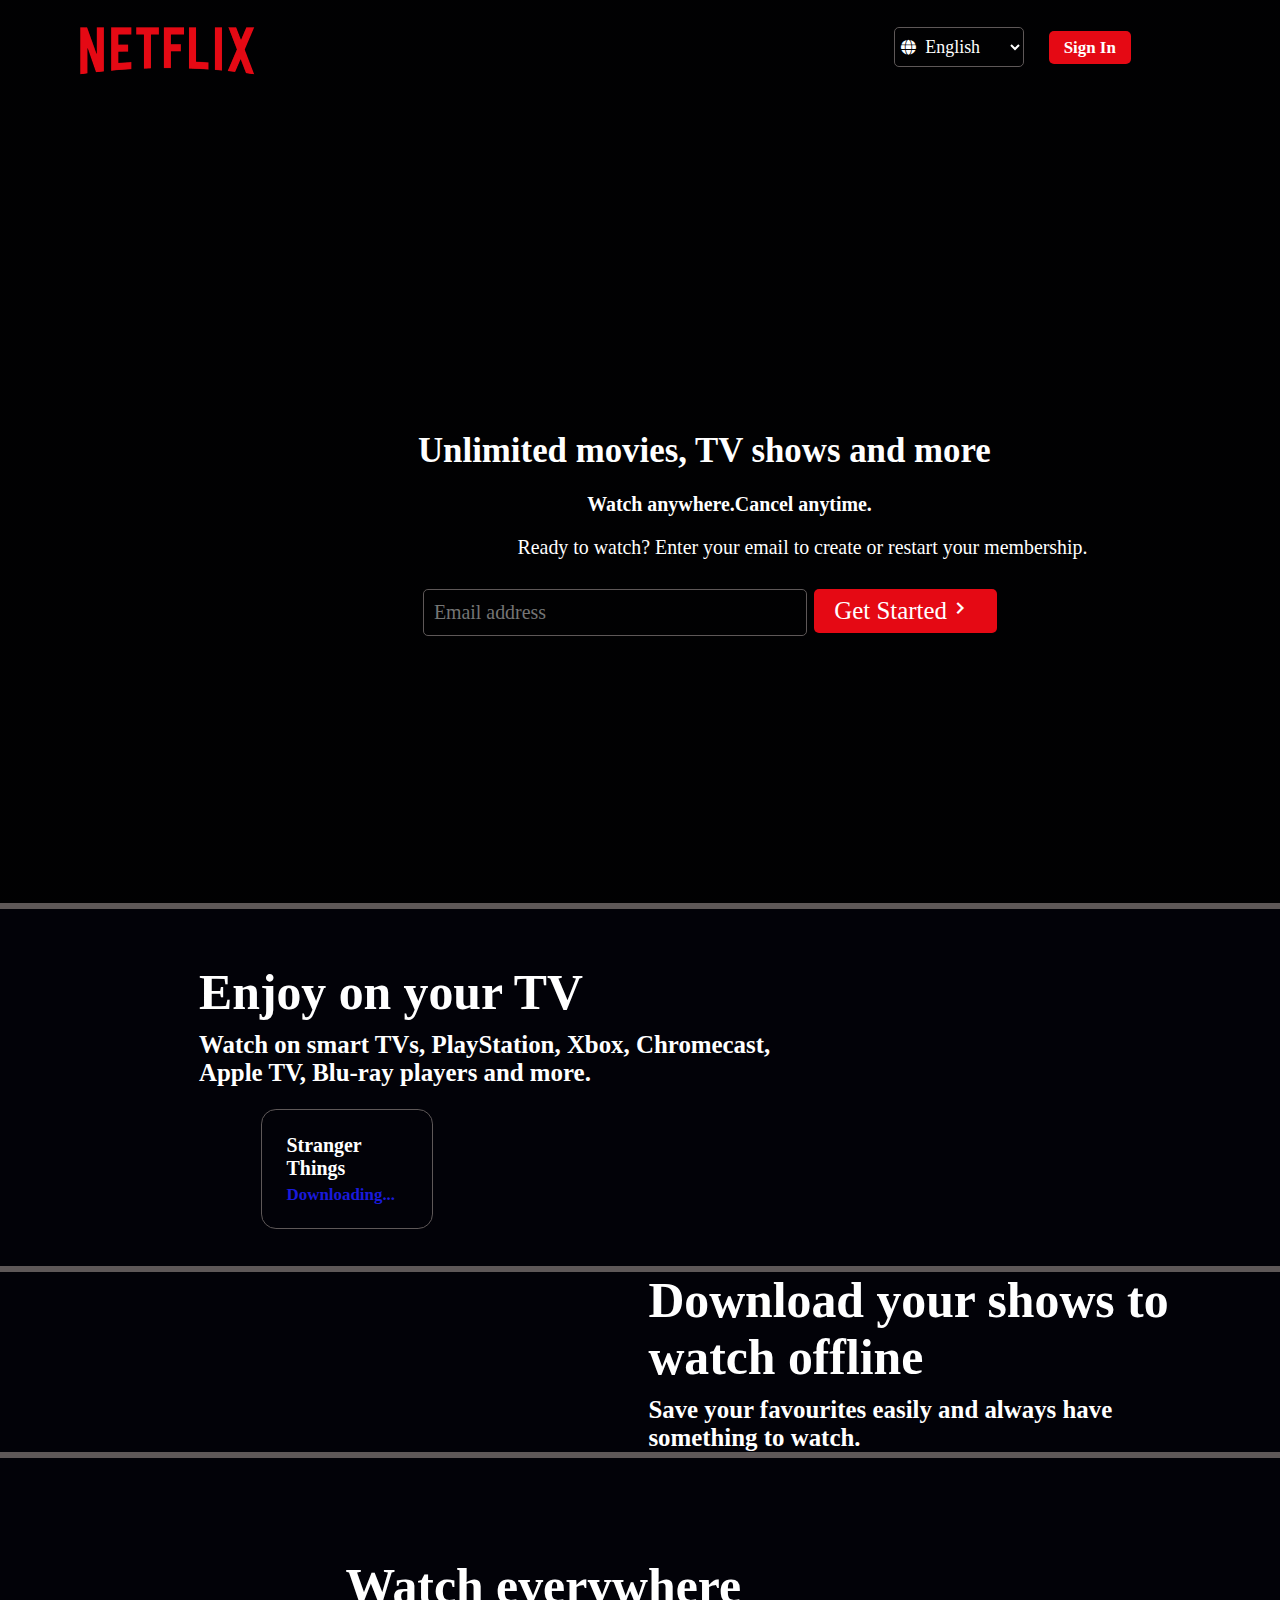
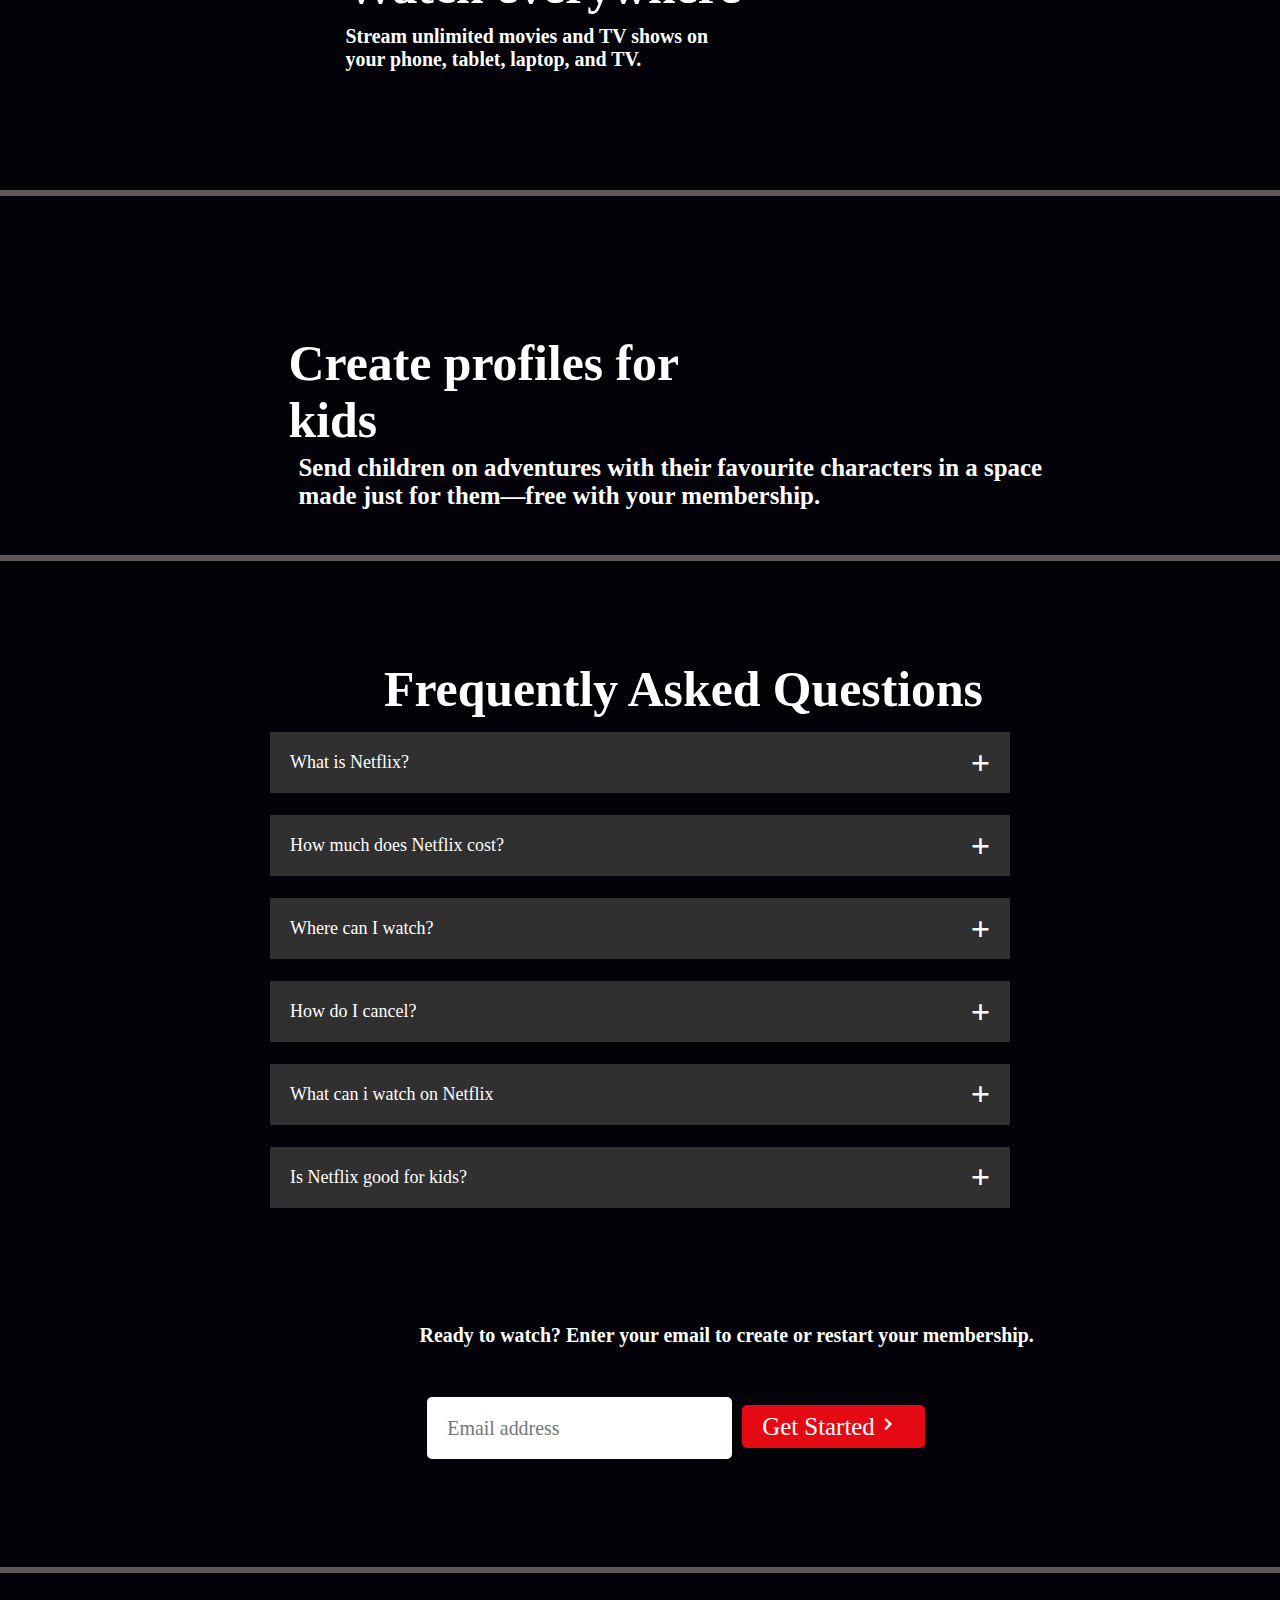
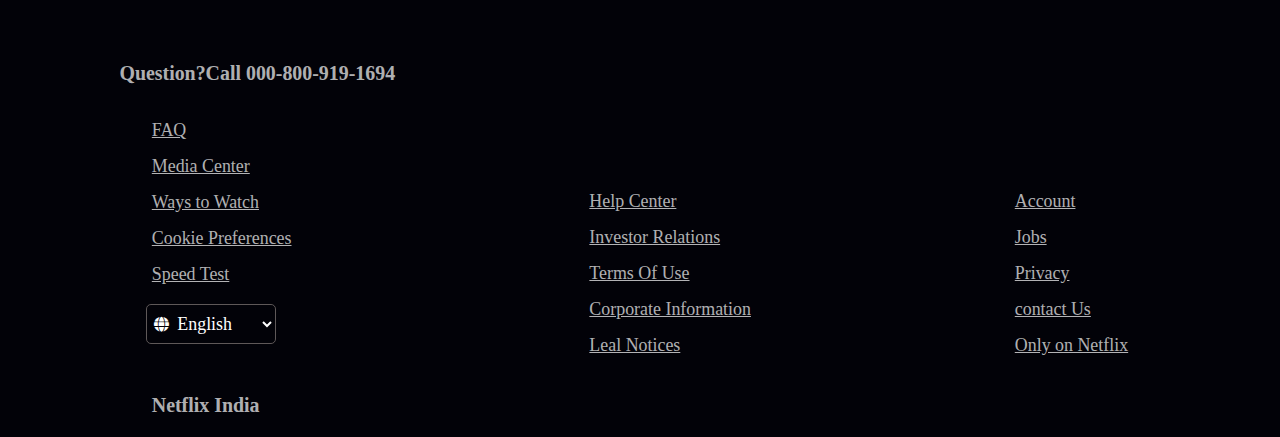
==== public/index.html @ 92767abf "Work done/16/08/23" ====
<!DOCTYPE html>
<html lang="en">

<head>
  <meta charset="UTF-8">
  <meta name="viewport" content="width=device-width, initial-scale=1.0">
  <title>Netflix india-Watch Tv Show OTT</title>
  <link rel="stylesheet" href="style.css">
  <link rel="stylesheet" href="https://cdnjs.cloudflare.com/ajax/libs/font-awesome/6.4.2/css/all.min.css">
  <link href='https://unpkg.com/boxicons@2.1.4/css/boxicons.min.css' rel='stylesheet'>
  

</head>

<body>
  <!-- -----------------------header Section Start------------ -->
  <header class="header">
    
    <nav class="navbar">
      <img src="../src/ss2.png" alt="">
      <div class="language">
        <i class="fa-solid fa-globe"></i>
        <select name="language" id="language">
          <option value="English">English</option>
          <option value="Hindi">हिंदी</option>
        </select>
      <!-- </div> -->
      <!-- <div class="Sign-in"> -->
        <!-- <button class="btn">Sign In</button> -->
        <a href="../public/sign-in.html" class="btn">Sign In</a>
      </div>
    </nav>
    
  </header>
  <!-- -----------------------footer Section end------------ -->
  <!-- -----------------------Main Section Start------------ -->
  <main>
    <div class="container">
      <div class="container1">
        <!-- <img
          src="https://assets.nflxext.com/ffe/siteui/vlv3/6c884f48-f7d8-4a59-9d25-b7c138813aee/ed2b002b-c6c5-459c-9c97-753f50e8286b/IN-en-20230807-popsignuptwoweeks-perspective_alpha_website_large.jpg"
          alt=""> -->
          <div class="text-container">
            <h1>Unlimited movies, TV shows and more</h1>
            <h4>Watch anywhere.Cancel anytime.</h4>
            <p>Ready to watch? Enter your email to create or restart your membership.</p>
            <input type="email" id="email" placeholder="Email address">
            <button class="btn1">Get Started<i class='bx bx-chevron-right'></i></button>
          </div>
      </div>
        <div class="container2">
          <div class="text-container2">
            <h1>Enjoy on your TV</h1>
            <h4>Watch on smart TVs, PlayStation, Xbox, Chromecast,<br> Apple TV, Blu-ray players and more.
            </h4>
          </div>
            <div class="img-container2">
              <img src="https://assets.nflxext.com/ffe/siteui/acquisition/ourStory/fuji/desktop/tv.png" alt="">
            </div>
          
        </div>
        <div class="container3">
          <div class="img-container3">
<img src="https://assets.nflxext.com/ffe/siteui/acquisition/ourStory/fuji/desktop/mobile-0819.jpg" alt="">
<div class="download">
  <div class="download-img">
  <img src="https://assets.nflxext.com/ffe/siteui/acquisition/ourStory/fuji/desktop/boxshot.png" alt="">
</div>
<div class="download-text">
  <h2>Stranger Things</h2>
  <h4>Downloading...</h4>
</div>
</div>
          </div>
          <div class="text-container3">
            <h1>Download your shows to <br> watch offline</h1>
            <h4>Save your favourites easily and always have <br>something to watch.</h4>
          </div>
        
        </div>
        <div class="conatiner4">
          <div class="text-container4">
<h1>Watch everywhere</h1>
<h4>Stream unlimited movies and TV shows on <br> your phone, tablet, laptop, and TV.</h4>
          </div>
          <div class="img-container4">
<img src="https://assets.nflxext.com/ffe/siteui/acquisition/ourStory/fuji/desktop/device-pile-in.png" alt="">
          </div>
        </div>
        <div class="container5">
          <div class="img-container5">
            <img src="https://occ-0-2890-2186.1.nflxso.net/dnm/api/v6/19OhWN2dO19C9txTON9tvTFtefw/AAAABVr8nYuAg0xDpXDv0VI9HUoH7r2aGp4TKRCsKNQrMwxzTtr-NlwOHeS8bCI2oeZddmu3nMYr3j9MjYhHyjBASb1FaOGYZNYvPBCL.png?r=54d" alt="">
          </div>
          <div class="text-container5">
            <h1>Create profiles for <br> kids</h1>
            <h4>Send children on adventures with their favourite characters in a space made just for them—free with your membership.</h4>
          </div>
        </div>
        <div class="container6">
          <h1>Frequently Asked Questions</h1>
          <ul class="accordion">
            <li>
              <input type="radio" name="accordion" id="first">
              <label for="first">What is Netflix?</label>
              <div class="content1">
                <p>Netflix is a streaming service that offers a wide variety of award-winning TV shows, movies, anime, documentaries and more – on thousands of internet-connected devices.

                  You can watch as much as you want, whenever you want, without a single ad – all for one low monthly price. There's always something new to discover, and new TV shows and movies are added every week!</p>
              </div>
            </li>
          </ul>
          <ul class="accordion">
            <li>
              <input type="radio" name="accordion" id="second">
              <label for="second">How much does Netflix cost?</label>
              <div class="content1">
                <p>Watch Netflix on your smartphone, tablet, Smart TV, laptop, or streaming device, all for one fixed monthly fee. Plans range from ₹ 149 to ₹ 649 a month. No extra costs, no contracts.</p>
              </div>
            </li>
          </ul>
          <ul class="accordion">
            <li>
              <input type="radio" id="third" name="accordion">
              <label for="third">Where can I watch?</label>
              <div class="content1">
              <p>Watch anywhere, anytime. Sign in with your Netflix account to watch instantly on the web at netflix.com from your personal computer or on any internet-connected device that offers the Netflix app, including smart TVs, smartphones, tablets, streaming media players and game consoles.

                You can also download your favourite shows with the iOS, Android, or Windows 10 app. Use downloads to watch while you're on the go and without an internet connection. Take Netflix with you anywhere.</p>
              </div>
            </li>
          </ul>
          <ul class="accordion">
            <li>
              <input type="radio" name="accordion" id="four">
              <label for="four">How do I cancel?</label>
              <div class="content1">
                <p>Netflix is flexible. There are no annoying contracts and no commitments. You can easily cancel your account online in two clicks. There are no cancellation fees – start or stop your account anytime.</p>
              </div>
            </li>
          </ul>
          <ul class="accordion">
            <li>
              <input type="radio" name="accordion" id="five">
              <label for="five">What can i watch on Netflix</label>
              <div class="content1">
                <p>Netflix has an extensive library of feature films, documentaries, TV shows, anime, award-winning Netflix originals, and more. Watch as much as you want, anytime you want.</p>
              </div>
            </li>
          </ul>
          <ul class="accordion">
            <li>
              <input type="radio" name="accordion" id="six">
              <label for="six">Is Netflix good for kids?</label>
              <div class="content1">
                <p>The Netflix Kids experience is included in your membership to give parents control while kids enjoy family-friendly TV shows and films in their own space.

                  Kids profiles come with PIN-protected parental controls that let you restrict the maturity rating of content kids can watch and block specific titles you don’t want kids to see.</p>
              </div>
            </li>
          </ul>

          <div class="input-section">
            <h3>Ready to watch? Enter your email to create or restart your membership.</h3>
            <input type="email" id="email" placeholder="Email address">
            <button class="btn1">Get Started<i class='bx bx-chevron-right'></i></button>
          </div>
         </div>

    </div>
    
  </main>
  <!-- -----------------------main Section end------------ -->
  <!-- -----------------------footer Section Start------------ -->
  <footer class="footer">
<h3><a href="tel:000-800-919-1694">Question?Call 000-800-919-1694</a></h3>
<div class="footer-container">
  <div class="contain1">
<a href="">FAQ</a>
<a href="">Media Center</a>
<a href="">Ways to Watch</a>
<a href="">Cookie Preferences</a>
<a href="">Speed Test</a>

<div class="language">
  <i class="fa-solid fa-globe"></i>
  <select name="language" id="language">
    <option value="English">English</option>
    <option value="Hindi">हिंदी</option>
  </select>
</div>
<h3>Netflix India</h3>
  </div>
  <div class="contain2">
    <a href="">Help Center</a>
    <a href="">Investor Relations</a>
    <a href="">Terms Of Use</a>
    <a href="">Corporate Information</a>
    <a href="">Leal Notices</a>

  </div>
  <div class="contain3">
    <a href="">Account</a>
    <a href="">Jobs</a>
    <a href="">Privacy</a>
    <a href="">contact Us</a>
    <a href="">Only on Netflix</a>
  </div>
</div>
  </footer>
  <!-- -----------------------footer Section end------------ -->
</body>


</html>
---- public/style.css ----
:root {
    --background-color: ;
    --font-color: white;
    --red-color: rgb(229, 9, 20);
    --body-background-color: rgb(2, 2, 8);
    --border-color: rgb(94, 88, 88);
    --footer-font-color: rgba(255, 255, 255, 0.7);
}

* {
    margin: 0;
    padding: 0;
    outline: none;
    box-sizing: border-box;
    border: none;
    text-decoration: none;
    /* text-transform: capitalize; */
    transition: all .2s linear;
    font-family: Bebas Neue;
}

html {
    font-size: 62.2%;
    scroll-behavior: smooth;
    scroll-padding-top: 7px;
    overflow-x: hidden;
}

body {
    background-color: var(--body-background-color);
    overflow-x: hidden;

}

.btn {
    font-size: 1.7rem;
    font-weight: 600;
    padding: 0.7rem 1.5rem;
    margin-left: 2rem;
    color: var(--font-color);
    border-radius: .5rem;
    cursor: pointer;
    background-color: var(--red-color);
}

.btn:hover {
    opacity: .8;
}

.header {
    /* display: flex;
    justify-content: space-between;
    padding: 1.5rem 15rem; */
    font-size: 2rem;
    background-image: linear-gradient(rgba(0, 0, 0, 0.7), rgba(0, 0, 0, 0.7)), url("https://assets.nflxext.com/ffe/siteui/vlv3/6c884f48-f7d8-4a59-9d25-b7c138813aee/ed2b002b-c6c5-459c-9c97-753f50e8286b/IN-en-20230807-popsignuptwoweeks-perspective_alpha_website_large.jpg");
    /* position: relative; */
    height: 101vh;
    width: 100%;
    border-bottom: .7rem solid var(--border-color);
}

.navbar img {
    margin-top: 1.5rem;
    height: 7.5rem;

}

.navbar {
    display: flex;
    align-items: center;
    justify-content: space-between;
    padding: 0rem 15rem;
    margin-top: 0px;
    background-color: transparent;
}

.language i {
    position: relative;
    left: 5.2rem;
    font-size: 1.5rem;
    color: white;
}

.language select {
    font-size: 1.8rem;
    width: 13rem;
    padding: .8rem 2.6rem;
    border-radius: .5rem;
    border: 1px solid var(--border-color);
    background-color: transparent;
}

.language select option {
    font-size: 1.5rem;
    /* background-color: aqua; */
}

.language #language {
    margin-left: 2.5rem;
    color: white;
}


.container1 img {
    opacity: 0.2;
    height: 90vh;
    width: 100%;
    border-bottom: .7rem solid var(--border-color);

}

.text-container {
    position: relative;
    bottom: 48rem;
    left: 42rem;
}

.text-container input {
    height: 4.7rem;
    width: 30%;
    border-radius: .5rem;
    margin: 3rem .5rem;
    border: 1px solid var(--border-color);
    background: transparent;
    padding: .5rem 1rem;
    font-size: 2rem;
    color: var(--font-color);
}

.text-container h1 {
    font-size: 3.5rem;

    color: var(--font-color);
}

.text-container h4 {
    margin-top: 2.2rem;
    font-size: 2rem;
    margin-left: 17rem;
    color: var(--font-color);

}

.text-container p {
    margin-top: 2rem;
    font-size: 2rem;
    margin-left: 10rem;
    color: var(--font-color);
}

.btn1 {
    padding: .8rem 2.5rem;
    padding-left: 2rem;
    font-size: 2.5rem;
    color: var(--font-color);
    border-radius: .5rem;
    cursor: pointer;
    background-color: var(--red-color);
}

.btn1:hover {
    opacity: .8;
}


.container2 {
    display: flex;
    justify-content: space-between;
    align-items: center;
    border-bottom: .7rem solid var(--border-color);
}

.text-container2 {
    position: relative;
    bottom: 18rem;
}

.text-container2 h1 {
    font-size: 5rem;
    margin-left: 20rem;
    color: var(--font-color);
}

.text-container2 h4 {
    margin-top: 1rem;
    font-size: 2.5rem;
    margin-left: 20rem;
    color: var(--font-color);
}

.img-container2 img {
    position: relative;
    bottom: 15rem;
    height: 40rem;
    right: 15rem;
    /* margin-bottom: 10rem; */
}

.container3 {
    display: flex;
    justify-content: space-around;
    align-items: center;
    border-bottom: .7rem solid var(--border-color);
}

.img-container3 img {
    padding-bottom: 5rem;
}

.text-container3 h1 {
    color: var(--font-color);
    font-size: 5rem;
}

.text-container3 h4 {
    margin-top: 1rem;
    color: var(--font-color);
    font-size: 2.5rem;
}

.download {
    position: relative;
    bottom: 22rem;
    left: 15rem;
    display: flex;
    width: 55%;
    height: 12rem;
    justify-content: flex-start;
    align-items: center;
    border-radius: 1.5rem;
    background-color: var(--body-background-color);
    border: 1px solid var(--border-color);
}

.download img {
    margin-left: 1rem;
    margin-top: 5rem;
    height: 15rem;
}

.download h2 {
    margin-left: 1.5rem;
    font-size: 2rem;
    color: var(--font-color);
}

.download h4 {
    margin-top: .5rem;
    margin-left: 1.5rem;
    font-size: 1.7rem;
    color: rgb(26, 26, 219);
}

.download-text {
    margin-right: 15rem;
}


.conatiner4 {
    display: flex;
    justify-content: space-around;
    align-items: center;
    margin-top: 12rem;
    padding: 5rem;
    margin-bottom: 10rem;
    border-bottom: .7rem solid var(--border-color);
}

.img-container4 img {
    height: 40rem;
}

.text-container4 h1 {
    font-size: 5rem;
    color: var(--font-color);
}

.text-container4 {
    position: relative;
    bottom: 7rem;
    left: 10rem;
}

.text-container4 h4 {
    margin-top: 1rem;
    color: var(--font-color);
    font-size: 2rem;
}



.container5 {
    display: flex;
    justify-content: space-around;
    align-items: center;
    margin-top: 10rem;
    padding: 4rem;
    margin-bottom: 10rem;
    border-bottom: .7rem solid var(--border-color);
}

.img-container5 img {
    margin-left: 18rem;
    height: 45rem;
}

.text-container5 {
    margin-left: 2rem;
}

.text-container5 h1 {
    margin-left: 5rem;
    font-size: 5rem;
    color: var(--font-color);
}

.text-container5 h4 {
    margin-right: 10rem;
    color: var(--font-color);
    font-size: 2.5rem;
    padding: .5rem 6rem;
}

.container6 {
    border-bottom: .7rem solid var(--border-color);
}

.container6 h1 {
    margin-top: 2rem;
    margin-left: 30%;
    font-size: 5rem;
    color: var(--font-color);

}

.input-section {
    margin-left: 25%;
    padding: 10rem;
}

.input-section input {
    margin-top: 10rem;
    padding: .5rem 2rem;
    width: 40%;
    height: 6.9vh;
    font-size: 2rem;
    border-radius: .5rem;
    margin: .8rem;


}

.footer {
    padding: 2rem;
}

.footer h3 {
    margin-top: 7rem;
}

.footer h3 a {
    /* margin-top: 5rem; */
    margin-left: 10rem;
    color: var(--footer-font-color);
    font-size: 2rem;
}

.footer-container {
    display: flex;
    justify-content: space-around;
    align-items: center;
    margin-top: 2rem;
}

.footer-container .language {
    position: relative;
    top: 2rem;
    right: 5rem;
}

.footer-container h3 {

    color: var(--footer-font-color);
    font-size: 2rem;
}

.contain1 {
    display: flex;
    flex-direction: column;
    font-size: 1.8rem;

}

.contain1 a {
    margin-top: 1.5rem;
    color: var(--footer-font-color);
    text-decoration: underline;
}

.contain2 {
    display: flex;
    flex-direction: column;
    font-size: 1.8rem;
    margin-top: 1rem;
}

.contain2 a {
    margin-top: 1.5rem;
    color: var(--footer-font-color);
    text-decoration: underline;
}

.contain3 {
    display: flex;
    flex-direction: column;
    font-size: 1.8rem;
    margin-top: 1rem;
}

.contain3 a {
    margin-top: 1.5rem;
    color: var(--footer-font-color);
    text-decoration: underline;
}



.accordion label {
    font-size: 3.5rem;
    color: white;
}

.content1 p {
    font-size: 1.7rem;
    color: white;
}

.accordion {
    margin: 1rem auto;
    width: 100%;
    max-width: 750px;
}

.accordion li {
    list-style: none;
    width: 100%;
    padding: .5rem;
}

.accordion li label {
    display: flex;
    padding: 20px;
    font-size: 18px;
    font-weight: 500;
    align-items: center;
    background: #303030;
    margin-bottom: 2px;
    cursor: pointer;
    position: relative;

}

.accordion label::after {
    content: "+";
    font-size: 34px;
    position: absolute;
    font-weight: 700;
    right: 20px;
    transition: tranform 0.3s;
}

input[type="radio"] {
    display: none;
}

.accordion .content1 {
    background: #303030;
    text-align: left;
    padding: 0 2rem;
    max-height: 0;
    overflow: hidden;
    transition: max-height 0.5s, padding 0.5s;
}

.accordion input[type="radio"]:checked+label+.content1 {
    max-height: 600px;
    padding: 30px 40px;

}

.accordion input[type="radio"]:checked+label::after {
    transform: rotate(135deg);
}

.input-section h3 {
    color: white;
    font-size: 2rem;
}













/* ------------------sign-in page--------------- */
.header1 {
    background-image: linear-gradient(rgba(0, 0, 0, 0.7), rgba(0, 0, 0, 0.7)), url("https://assets.nflxext.com/ffe/siteui/vlv3/6c884f48-f7d8-4a59-9d25-b7c138813aee/ed2b002b-c6c5-459c-9c97-753f50e8286b/IN-en-20230807-popsignuptwoweeks-perspective_alpha_website_large.jpg");
    height: 135vh;
    width: 100%;
    /* border-bottom: .7rem solid var(--border-color); */
}

.header img {
    height: 8rem;
    margin-right: 15rem;
    margin-left: -8rem;
}

.Sign-container {
    position: absolute;
    height: 82vh;
    opacity: .4;

}

.sign-in-container {
    /* position: relative; */
    /* height: 60vh; */
    margin-left: 35%;
    padding: 3rem 0;
    width: 30vw;
    left: 45%;
    z-index: 1000;
   background: linear-gradient(rgba(0,0,0,.6),rgba(0,0,0,.6));
}

.input-section input {
    margin-top: 5rem;
}

.sign-in-container h1 {
    padding-top: 6rem;
    padding-left: 7rem;
    /* margin-top: 20%; */
    font-size: 3rem;
    color: var(--font-color);
}

.input1 input {
    margin-top: 2.5rem;
    height: 5rem;
    width: 70%;
    margin-left: 7rem;
    padding: 0 2rem;
    font-size: 1.7rem;
    color: white;
    border-radius: .5rem;
    background-color: #303030;
}
.input2 input {
    margin-top: 2rem;
    height: 5rem;
    width: 70%;
    margin-left: 7rem;
    padding: 0 2rem;
    font-size: 1.7rem;
    border-radius: .5rem;
    color: white;
    background-color: #303030;
}
.input-container .button{
    font-size: 1.8rem;
    margin-top: 5rem;
    margin-left: 7rem;
    width: 70%;
    color: white;
    padding: 1.5rem 4rem;
    border-radius: .5rem;
    background-color: var(--red-color);
cursor: pointer;
}
.bottom{
    display: flex;
    /* justify-content: space-around; */
    margin-left: 17%;
    margin-top: 2rem;

    
}
.left input{
    font-size: 2rem;
    background-color: var(--border-color);
}
.left label{
    font-size: 2rem;
    color:rgb(130, 125, 125);
    margin-right: 13rem;
}
.right a{
    text-decoration: underline;
    font-size: 1.5rem;
    color:rgb(130, 125, 125);
}
.last-bottom{
    margin-top: 5rem;
}
.last-bottom h2{
    margin-left: 7rem;
    font-size: 2rem;
    color:rgb(130, 125, 125) ;
}
.last-bottom h2 span a{
    /* position: relative;
    right: 15rem; */
    display: inline;
    position: relative;
    right: 50rem;
    color:var(--font-color);
}
.last-bottom p{
    margin-left: 7rem;
    font-size: 1.5rem;
    margin-top: 1rem;
    color: rgb(130, 125, 125);
}
.last-bottom a{
    position: relative;
    bottom: 2rem;
    font-size: 2rem;
    left: 22rem;
    color: blue;
}


.footer-sign{
    margin-top: 7rem;
    padding: 5rem 7rem;
    background:linear-gradient(rgba(19, 19, 19, 0.6),rgba(21, 20, 20, 0.6));
}
.footer-sign a{
    margin-left: 10rem;
    font-size: 1.8rem;
    color:  rgb(130, 125, 125);
}
.footer-page{
    display: flex;
    justify-content: space-around;


}
.footer-page .box{
    display: flex;
    flex-direction: column;
    margin-top: 2rem;
    font-size: 1.5rem;
    color:  rgb(130, 125, 125);
}
.footer-page .box a{
font-size: 1.5rem;
    margin: .7rem;
}
.footer-page .box a:hover{
    text-decoration: underline;
}
.box .language{
   position: relative;
   right: 4rem;
}
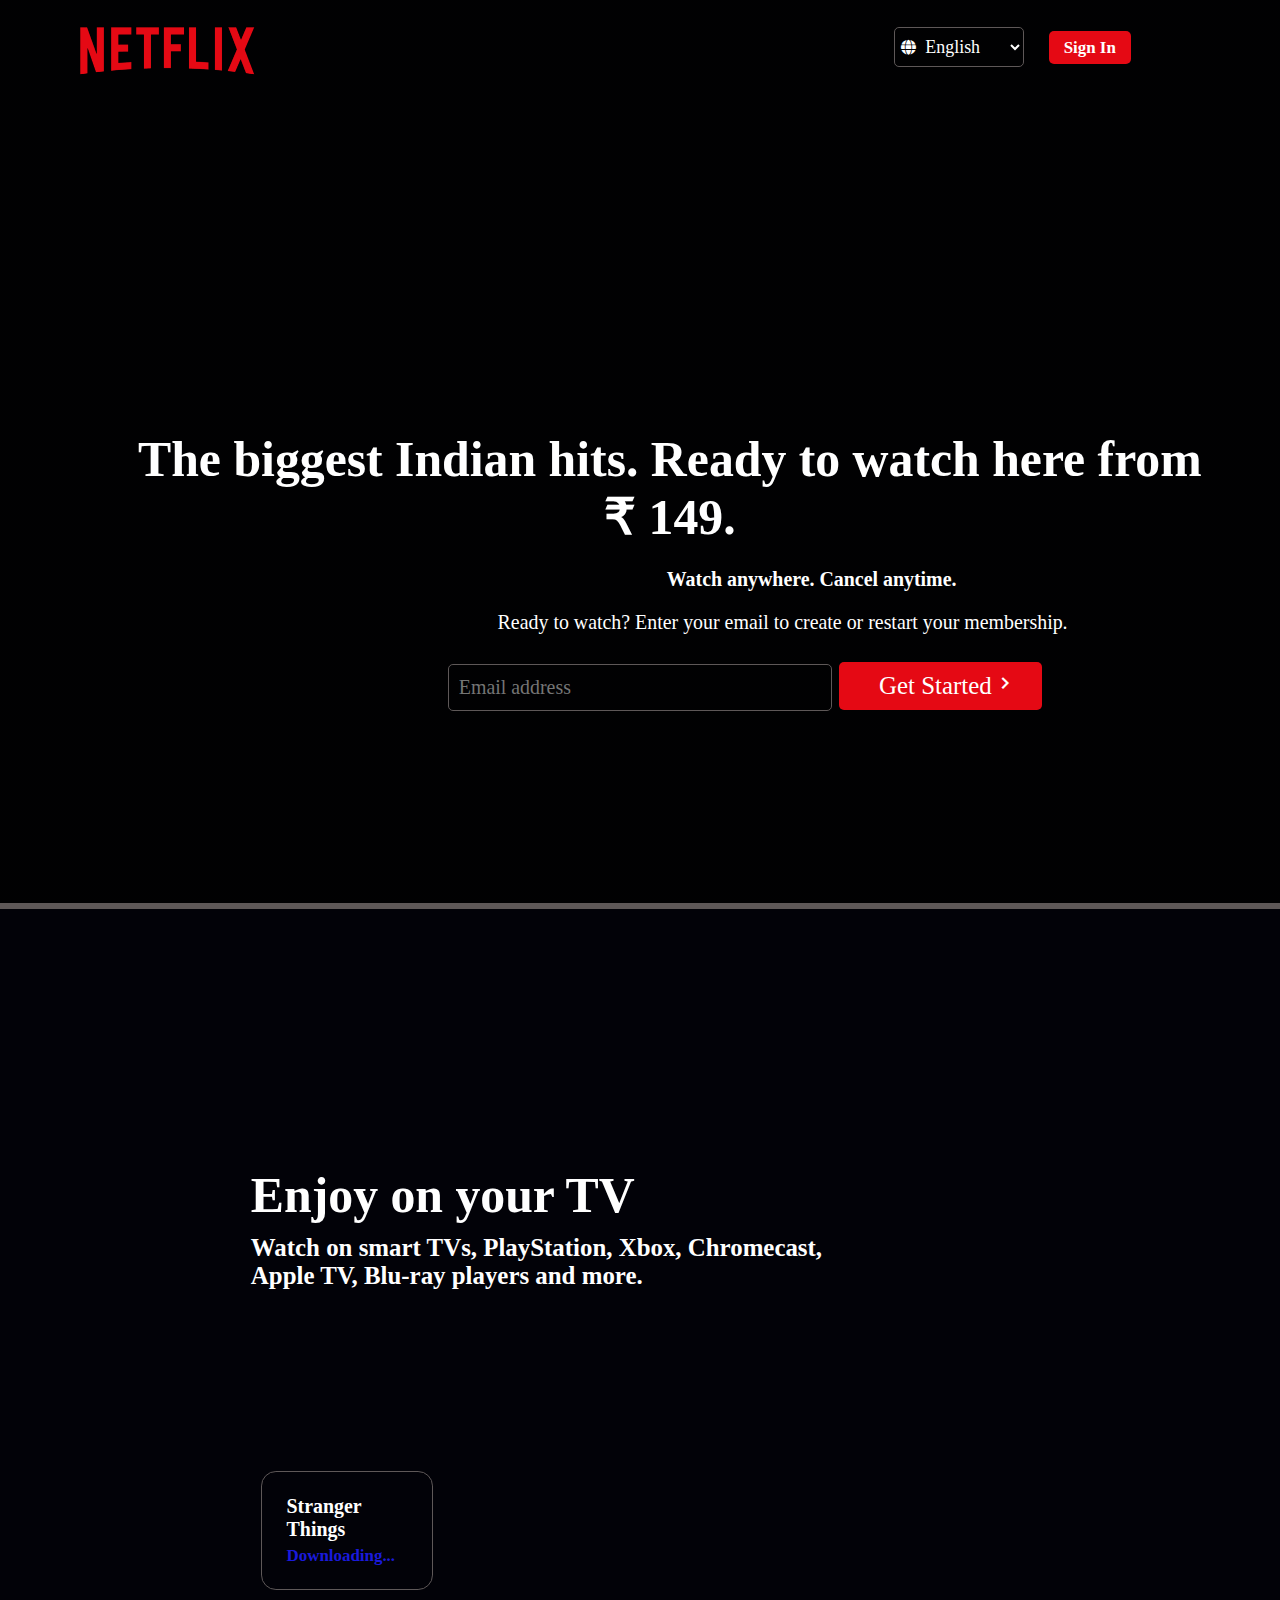
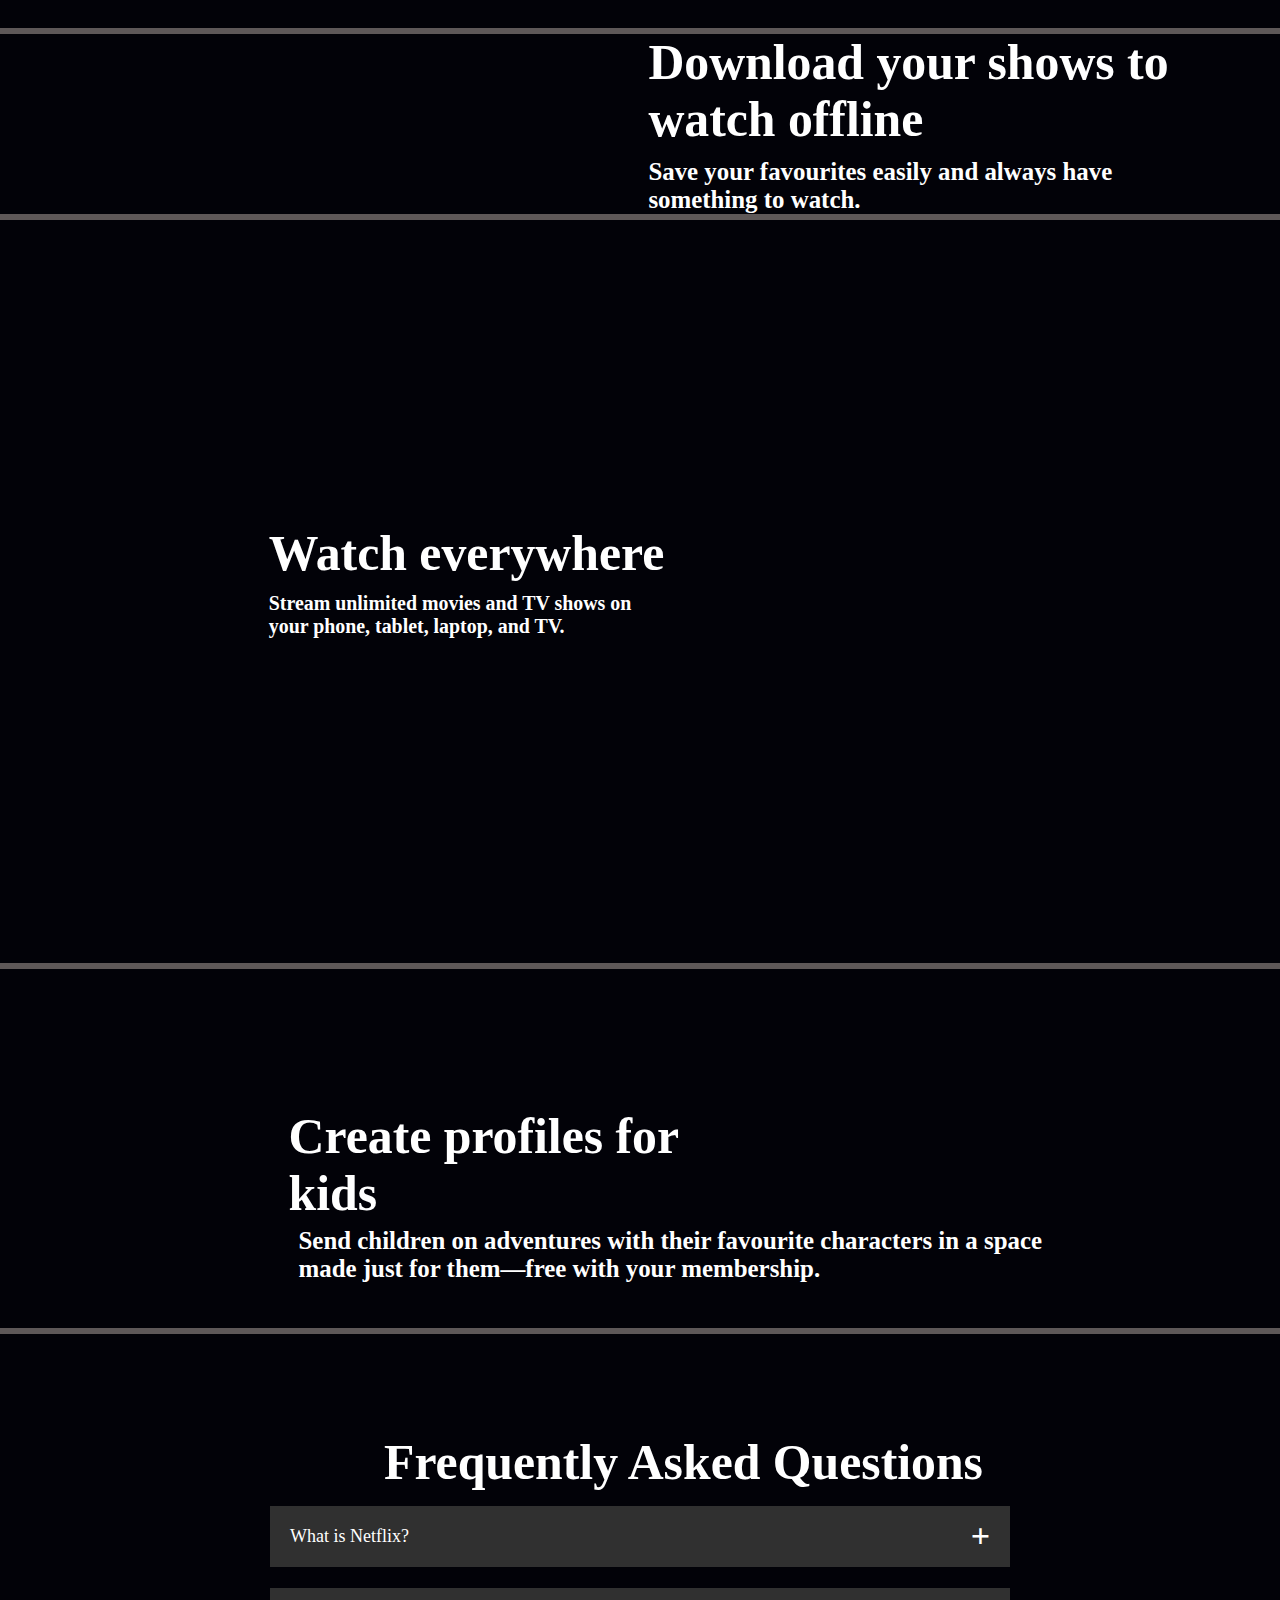
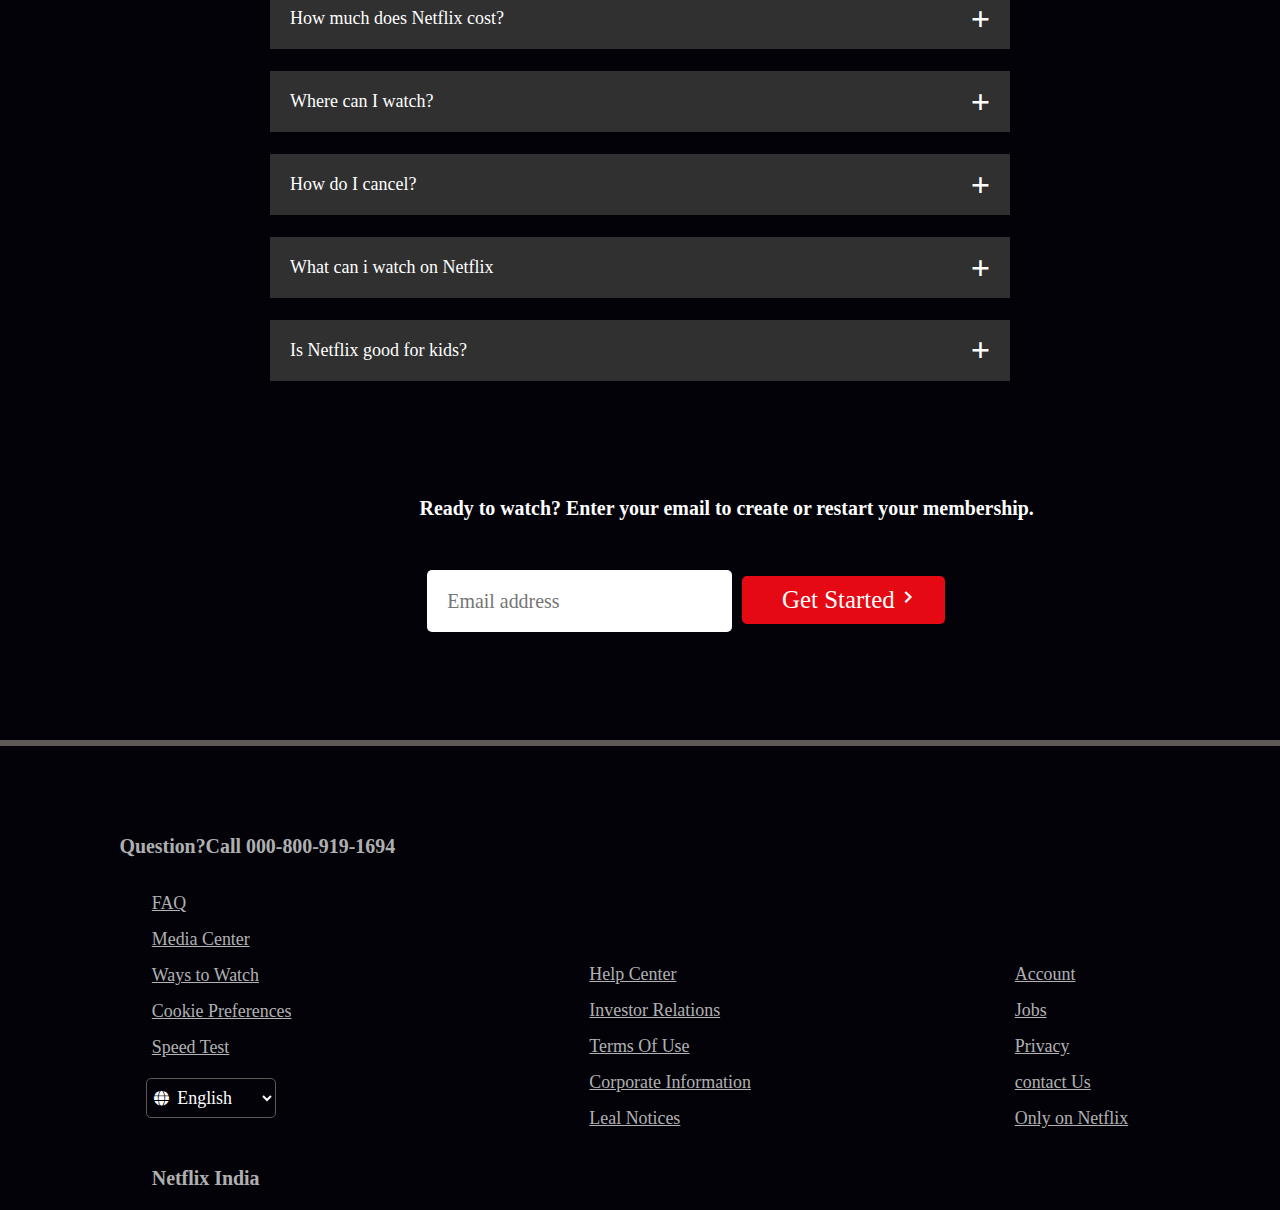
==== commit 62f0d1a2: "Fix some bugs and added video" ====
--- a/public/index.html
+++ b/public/index.html
@@ -8,14 +8,14 @@
   <link rel="stylesheet" href="style.css">
   <link rel="stylesheet" href="https://cdnjs.cloudflare.com/ajax/libs/font-awesome/6.4.2/css/all.min.css">
   <link href='https://unpkg.com/boxicons@2.1.4/css/boxicons.min.css' rel='stylesheet'>
-  
+
 
 </head>
 
 <body>
   <!-- -----------------------header Section Start------------ -->
   <header class="header">
-    
+
     <nav class="navbar">
       <img src="../src/ss2.png" alt="">
       <div class="language">
@@ -24,188 +24,202 @@
           <option value="English">English</option>
           <option value="Hindi">हिंदी</option>
         </select>
-      <!-- </div> -->
-      <!-- <div class="Sign-in"> -->
+        <!-- </div> -->
+        <!-- <div class="Sign-in"> -->
         <!-- <button class="btn">Sign In</button> -->
         <a href="../public/sign-in.html" class="btn">Sign In</a>
       </div>
     </nav>
-    
+
   </header>
   <!-- -----------------------footer Section end------------ -->
   <!-- -----------------------Main Section Start------------ -->
   <main>
     <div class="container">
       <div class="container1">
-        <!-- <img
-          src="https://assets.nflxext.com/ffe/siteui/vlv3/6c884f48-f7d8-4a59-9d25-b7c138813aee/ed2b002b-c6c5-459c-9c97-753f50e8286b/IN-en-20230807-popsignuptwoweeks-perspective_alpha_website_large.jpg"
-          alt=""> -->
-          <div class="text-container">
-            <h1>Unlimited movies, TV shows and more</h1>
-            <h4>Watch anywhere.Cancel anytime.</h4>
-            <p>Ready to watch? Enter your email to create or restart your membership.</p>
-            <input type="email" id="email" placeholder="Email address">
-            <button class="btn1">Get Started<i class='bx bx-chevron-right'></i></button>
+        <div class="text-container">
+          <h1>The biggest Indian hits. Ready to watch here from <br> ₹ 149.</h1>
+          <h4>Watch anywhere. Cancel anytime.</h4>
+          <p>Ready to watch? Enter your email to create or restart your membership.</p>
+          <input type="email" id="email" placeholder="Email address">
+          <button class="btn1">Get Started<i class='bx bx-chevron-right'></i></button>
+        </div>
+      </div>
+      <div class="container2">
+        <div class="text-container2">
+          <h1>Enjoy on your TV</h1>
+          <h4>Watch on smart TVs, PlayStation, Xbox, Chromecast,<br> Apple TV, Blu-ray players and more.
+          </h4>
+        </div>
+        <div class="img-container2">
+          <video src="https://assets.nflxext.com/ffe/siteui/acquisition/ourStory/fuji/desktop/video-tv-in-0819.m4v"
+            playsinline muted autoplay loop type="video/mp4"></video>
+          <img src="https://assets.nflxext.com/ffe/siteui/acquisition/ourStory/fuji/desktop/tv.png" alt="">
+        </div>
+
+      </div>
+      <div class="container3">
+        <div class="img-container3">
+          <img src="https://assets.nflxext.com/ffe/siteui/acquisition/ourStory/fuji/desktop/mobile-0819.jpg" alt="">
+          <div class="download">
+            <div class="download-img">
+              <img src="https://assets.nflxext.com/ffe/siteui/acquisition/ourStory/fuji/desktop/boxshot.png" alt="">
+            </div>
+            <div class="download-text">
+              <h2>Stranger Things</h2>
+              <h4>Downloading...</h4>
+            </div>
           </div>
-      </div>
-        <div class="container2">
-          <div class="text-container2">
-            <h1>Enjoy on your TV</h1>
-            <h4>Watch on smart TVs, PlayStation, Xbox, Chromecast,<br> Apple TV, Blu-ray players and more.
-            </h4>
-          </div>
-            <div class="img-container2">
-              <img src="https://assets.nflxext.com/ffe/siteui/acquisition/ourStory/fuji/desktop/tv.png" alt="">
-            </div>
-          
-        </div>
-        <div class="container3">
-          <div class="img-container3">
-<img src="https://assets.nflxext.com/ffe/siteui/acquisition/ourStory/fuji/desktop/mobile-0819.jpg" alt="">
-<div class="download">
-  <div class="download-img">
-  <img src="https://assets.nflxext.com/ffe/siteui/acquisition/ourStory/fuji/desktop/boxshot.png" alt="">
-</div>
-<div class="download-text">
-  <h2>Stranger Things</h2>
-  <h4>Downloading...</h4>
-</div>
-</div>
-          </div>
-          <div class="text-container3">
-            <h1>Download your shows to <br> watch offline</h1>
-            <h4>Save your favourites easily and always have <br>something to watch.</h4>
-          </div>
-        
-        </div>
-        <div class="conatiner4">
-          <div class="text-container4">
-<h1>Watch everywhere</h1>
-<h4>Stream unlimited movies and TV shows on <br> your phone, tablet, laptop, and TV.</h4>
-          </div>
-          <div class="img-container4">
-<img src="https://assets.nflxext.com/ffe/siteui/acquisition/ourStory/fuji/desktop/device-pile-in.png" alt="">
-          </div>
-        </div>
-        <div class="container5">
-          <div class="img-container5">
-            <img src="https://occ-0-2890-2186.1.nflxso.net/dnm/api/v6/19OhWN2dO19C9txTON9tvTFtefw/AAAABVr8nYuAg0xDpXDv0VI9HUoH7r2aGp4TKRCsKNQrMwxzTtr-NlwOHeS8bCI2oeZddmu3nMYr3j9MjYhHyjBASb1FaOGYZNYvPBCL.png?r=54d" alt="">
-          </div>
-          <div class="text-container5">
-            <h1>Create profiles for <br> kids</h1>
-            <h4>Send children on adventures with their favourite characters in a space made just for them—free with your membership.</h4>
-          </div>
-        </div>
-        <div class="container6">
-          <h1>Frequently Asked Questions</h1>
-          <ul class="accordion">
-            <li>
-              <input type="radio" name="accordion" id="first">
-              <label for="first">What is Netflix?</label>
-              <div class="content1">
-                <p>Netflix is a streaming service that offers a wide variety of award-winning TV shows, movies, anime, documentaries and more – on thousands of internet-connected devices.
-
-                  You can watch as much as you want, whenever you want, without a single ad – all for one low monthly price. There's always something new to discover, and new TV shows and movies are added every week!</p>
-              </div>
-            </li>
-          </ul>
-          <ul class="accordion">
-            <li>
-              <input type="radio" name="accordion" id="second">
-              <label for="second">How much does Netflix cost?</label>
-              <div class="content1">
-                <p>Watch Netflix on your smartphone, tablet, Smart TV, laptop, or streaming device, all for one fixed monthly fee. Plans range from ₹ 149 to ₹ 649 a month. No extra costs, no contracts.</p>
-              </div>
-            </li>
-          </ul>
-          <ul class="accordion">
-            <li>
-              <input type="radio" id="third" name="accordion">
-              <label for="third">Where can I watch?</label>
-              <div class="content1">
-              <p>Watch anywhere, anytime. Sign in with your Netflix account to watch instantly on the web at netflix.com from your personal computer or on any internet-connected device that offers the Netflix app, including smart TVs, smartphones, tablets, streaming media players and game consoles.
-
-                You can also download your favourite shows with the iOS, Android, or Windows 10 app. Use downloads to watch while you're on the go and without an internet connection. Take Netflix with you anywhere.</p>
-              </div>
-            </li>
-          </ul>
-          <ul class="accordion">
-            <li>
-              <input type="radio" name="accordion" id="four">
-              <label for="four">How do I cancel?</label>
-              <div class="content1">
-                <p>Netflix is flexible. There are no annoying contracts and no commitments. You can easily cancel your account online in two clicks. There are no cancellation fees – start or stop your account anytime.</p>
-              </div>
-            </li>
-          </ul>
-          <ul class="accordion">
-            <li>
-              <input type="radio" name="accordion" id="five">
-              <label for="five">What can i watch on Netflix</label>
-              <div class="content1">
-                <p>Netflix has an extensive library of feature films, documentaries, TV shows, anime, award-winning Netflix originals, and more. Watch as much as you want, anytime you want.</p>
-              </div>
-            </li>
-          </ul>
-          <ul class="accordion">
-            <li>
-              <input type="radio" name="accordion" id="six">
-              <label for="six">Is Netflix good for kids?</label>
-              <div class="content1">
-                <p>The Netflix Kids experience is included in your membership to give parents control while kids enjoy family-friendly TV shows and films in their own space.
-
-                  Kids profiles come with PIN-protected parental controls that let you restrict the maturity rating of content kids can watch and block specific titles you don’t want kids to see.</p>
-              </div>
-            </li>
-          </ul>
-
-          <div class="input-section">
-            <h3>Ready to watch? Enter your email to create or restart your membership.</h3>
-            <input type="email" id="email" placeholder="Email address">
-            <button class="btn1">Get Started<i class='bx bx-chevron-right'></i></button>
-          </div>
-         </div>
+        </div>
+        <div class="text-container3">
+          <h1>Download your shows to <br> watch offline</h1>
+          <h4>Save your favourites easily and always have <br>something to watch.</h4>
+        </div>
+
+      </div>
+      <div class="conatiner4">
+        <div class="text-container4">
+          <h1>Watch everywhere</h1>
+          <h4>Stream unlimited movies and TV shows on <br> your phone, tablet, laptop, and TV.</h4>
+        </div>
+        <div class="img-container4">
+          <video src="https://assets.nflxext.com/ffe/siteui/acquisition/ourStory/fuji/desktop/video-devices-in.m4v"
+            muted autoplay playsinline loop></video>
+          <img src="https://assets.nflxext.com/ffe/siteui/acquisition/ourStory/fuji/desktop/device-pile-in.png" alt="">
+        </div>
+      </div>
+      <div class="container5">
+        <div class="img-container5">
+          <img
+            src="https://occ-0-2890-2186.1.nflxso.net/dnm/api/v6/19OhWN2dO19C9txTON9tvTFtefw/AAAABVr8nYuAg0xDpXDv0VI9HUoH7r2aGp4TKRCsKNQrMwxzTtr-NlwOHeS8bCI2oeZddmu3nMYr3j9MjYhHyjBASb1FaOGYZNYvPBCL.png?r=54d"
+            alt="">
+        </div>
+        <div class="text-container5">
+          <h1>Create profiles for <br> kids</h1>
+          <h4>Send children on adventures with their favourite characters in a space made just for them—free with your
+            membership.</h4>
+        </div>
+      </div>
+      <div class="container6">
+        <h1>Frequently Asked Questions</h1>
+        <ul class="accordion">
+          <li>
+            <input type="radio" name="accordion" id="first">
+            <label for="first">What is Netflix?</label>
+            <div class="content1">
+              <p>Netflix is a streaming service that offers a wide variety of award-winning TV shows, movies, anime,
+                documentaries and more – on thousands of internet-connected devices.
+
+                You can watch as much as you want, whenever you want, without a single ad – all for one low monthly
+                price. There's always something new to discover, and new TV shows and movies are added every week!</p>
+            </div>
+          </li>
+        </ul>
+        <ul class="accordion">
+          <li>
+            <input type="radio" name="accordion" id="second">
+            <label for="second">How much does Netflix cost?</label>
+            <div class="content1">
+              <p>Watch Netflix on your smartphone, tablet, Smart TV, laptop, or streaming device, all for one fixed
+                monthly fee. Plans range from ₹ 149 to ₹ 649 a month. No extra costs, no contracts.</p>
+            </div>
+          </li>
+        </ul>
+        <ul class="accordion">
+          <li>
+            <input type="radio" id="third" name="accordion">
+            <label for="third">Where can I watch?</label>
+            <div class="content1">
+              <p>Watch anywhere, anytime. Sign in with your Netflix account to watch instantly on the web at netflix.com
+                from your personal computer or on any internet-connected device that offers the Netflix app, including
+                smart TVs, smartphones, tablets, streaming media players and game consoles.
+
+                You can also download your favourite shows with the iOS, Android, or Windows 10 app. Use downloads to
+                watch while you're on the go and without an internet connection. Take Netflix with you anywhere.</p>
+            </div>
+          </li>
+        </ul>
+        <ul class="accordion">
+          <li>
+            <input type="radio" name="accordion" id="four">
+            <label for="four">How do I cancel?</label>
+            <div class="content1">
+              <p>Netflix is flexible. There are no annoying contracts and no commitments. You can easily cancel your
+                account online in two clicks. There are no cancellation fees – start or stop your account anytime.</p>
+            </div>
+          </li>
+        </ul>
+        <ul class="accordion">
+          <li>
+            <input type="radio" name="accordion" id="five">
+            <label for="five">What can i watch on Netflix</label>
+            <div class="content1">
+              <p>Netflix has an extensive library of feature films, documentaries, TV shows, anime, award-winning
+                Netflix originals, and more. Watch as much as you want, anytime you want.</p>
+            </div>
+          </li>
+        </ul>
+        <ul class="accordion">
+          <li>
+            <input type="radio" name="accordion" id="six">
+            <label for="six">Is Netflix good for kids?</label>
+            <div class="content1">
+              <p>The Netflix Kids experience is included in your membership to give parents control while kids enjoy
+                family-friendly TV shows and films in their own space.
+
+                Kids profiles come with PIN-protected parental controls that let you restrict the maturity rating of
+                content kids can watch and block specific titles you don’t want kids to see.</p>
+            </div>
+          </li>
+        </ul>
+
+        <div class="input-section">
+          <h3>Ready to watch? Enter your email to create or restart your membership.</h3>
+          <input type="email" id="email" placeholder="Email address">
+          <button class="btn1">Get Started<i class='bx bx-chevron-right'></i></button>
+        </div>
+      </div>
 
     </div>
-    
+
   </main>
   <!-- -----------------------main Section end------------ -->
   <!-- -----------------------footer Section Start------------ -->
   <footer class="footer">
-<h3><a href="tel:000-800-919-1694">Question?Call 000-800-919-1694</a></h3>
-<div class="footer-container">
-  <div class="contain1">
-<a href="">FAQ</a>
-<a href="">Media Center</a>
-<a href="">Ways to Watch</a>
-<a href="">Cookie Preferences</a>
-<a href="">Speed Test</a>
-
-<div class="language">
-  <i class="fa-solid fa-globe"></i>
-  <select name="language" id="language">
-    <option value="English">English</option>
-    <option value="Hindi">हिंदी</option>
-  </select>
-</div>
-<h3>Netflix India</h3>
-  </div>
-  <div class="contain2">
-    <a href="">Help Center</a>
-    <a href="">Investor Relations</a>
-    <a href="">Terms Of Use</a>
-    <a href="">Corporate Information</a>
-    <a href="">Leal Notices</a>
-
-  </div>
-  <div class="contain3">
-    <a href="">Account</a>
-    <a href="">Jobs</a>
-    <a href="">Privacy</a>
-    <a href="">contact Us</a>
-    <a href="">Only on Netflix</a>
-  </div>
-</div>
+    <h3><a href="tel:000-800-919-1694">Question?Call 000-800-919-1694</a></h3>
+    <div class="footer-container">
+      <div class="contain1">
+        <a href="">FAQ</a>
+        <a href="">Media Center</a>
+        <a href="">Ways to Watch</a>
+        <a href="">Cookie Preferences</a>
+        <a href="">Speed Test</a>
+
+        <div class="language">
+          <i class="fa-solid fa-globe"></i>
+          <select name="language" id="language">
+            <option value="English">English</option>
+            <option value="Hindi">हिंदी</option>
+          </select>
+        </div>
+        <h3>Netflix India</h3>
+      </div>
+      <div class="contain2">
+        <a href="">Help Center</a>
+        <a href="">Investor Relations</a>
+        <a href="">Terms Of Use</a>
+        <a href="">Corporate Information</a>
+        <a href="">Leal Notices</a>
+
+      </div>
+      <div class="contain3">
+        <a href="">Account</a>
+        <a href="">Jobs</a>
+        <a href="">Privacy</a>
+        <a href="">contact Us</a>
+        <a href="">Only on Netflix</a>
+      </div>
+    </div>
   </footer>
   <!-- -----------------------footer Section end------------ -->
 </body>
--- a/public/style.css
+++ b/public/style.css
@@ -48,12 +48,8 @@
 }
 
 .header {
-    /* display: flex;
-    justify-content: space-between;
-    padding: 1.5rem 15rem; */
     font-size: 2rem;
     background-image: linear-gradient(rgba(0, 0, 0, 0.7), rgba(0, 0, 0, 0.7)), url("https://assets.nflxext.com/ffe/siteui/vlv3/6c884f48-f7d8-4a59-9d25-b7c138813aee/ed2b002b-c6c5-459c-9c97-753f50e8286b/IN-en-20230807-popsignuptwoweeks-perspective_alpha_website_large.jpg");
-    /* position: relative; */
     height: 101vh;
     width: 100%;
     border-bottom: .7rem solid var(--border-color);
@@ -92,6 +88,7 @@
 
 .language select option {
     font-size: 1.5rem;
+    color: black;
     /* background-color: aqua; */
 }
 
@@ -100,6 +97,9 @@
     color: white;
 }
 
+.container1 {
+    height: 5rem;
+}
 
 .container1 img {
     opacity: 0.2;
@@ -112,31 +112,34 @@
 .text-container {
     position: relative;
     bottom: 48rem;
-    left: 42rem;
+    left: 40rem;
+}
+
+.container1 .text-container h1 {
+    position: relative;
+    right: 37rem;
+    font-size: 5rem;
+    text-align: center;
+    color: var(--font-color);
 }
 
 .text-container input {
     height: 4.7rem;
     width: 30%;
     border-radius: .5rem;
-    margin: 3rem .5rem;
+    margin: 3rem .5rem 3rem 5rem;
     border: 1px solid var(--border-color);
     background: transparent;
     padding: .5rem 1rem;
     font-size: 2rem;
     color: var(--font-color);
-}
-
-.text-container h1 {
-    font-size: 3.5rem;
-
-    color: var(--font-color);
+
 }
 
 .text-container h4 {
     margin-top: 2.2rem;
     font-size: 2rem;
-    margin-left: 17rem;
+    margin-left: 27rem;
     color: var(--font-color);
 
 }
@@ -149,8 +152,8 @@
 }
 
 .btn1 {
-    padding: .8rem 2.5rem;
-    padding-left: 2rem;
+    padding: 1rem 2.5rem;
+    padding-left: 4rem;
     font-size: 2.5rem;
     color: var(--font-color);
     border-radius: .5rem;
@@ -165,14 +168,15 @@
 
 .container2 {
     display: flex;
-    justify-content: space-between;
+    justify-content: space-around;
     align-items: center;
+    height: 75vh;
     border-bottom: .7rem solid var(--border-color);
 }
 
 .text-container2 {
-    position: relative;
-    bottom: 18rem;
+    margin-bottom: 13rem;
+    color: white;
 }
 
 .text-container2 h1 {
@@ -188,12 +192,18 @@
     color: var(--font-color);
 }
 
+.img-container2 video {
+    height: 217px;
+    position: relative;
+    top: 9rem;
+    left: 22rem;
+}
+
 .img-container2 img {
     position: relative;
-    bottom: 15rem;
+    bottom: 21rem;
     height: 40rem;
-    right: 15rem;
-    /* margin-bottom: 10rem; */
+    left: 15rem;
 }
 
 .container3 {
@@ -263,11 +273,26 @@
     margin-top: 12rem;
     padding: 5rem;
     margin-bottom: 10rem;
+    height: 70vh;
     border-bottom: .7rem solid var(--border-color);
 }
 
+.img-container4 {
+    display: flex;
+    flex-direction: column;
+}
+
 .img-container4 img {
+    position: relative;
+    bottom: 10rem;
     height: 40rem;
+}
+
+.img-container4 video {
+    width: 307px;
+    position: relative;
+    top: 11rem;
+    left: 11rem;
 }
 
 .text-container4 h1 {
@@ -512,9 +537,8 @@
 /* ------------------sign-in page--------------- */
 .header1 {
     background-image: linear-gradient(rgba(0, 0, 0, 0.7), rgba(0, 0, 0, 0.7)), url("https://assets.nflxext.com/ffe/siteui/vlv3/6c884f48-f7d8-4a59-9d25-b7c138813aee/ed2b002b-c6c5-459c-9c97-753f50e8286b/IN-en-20230807-popsignuptwoweeks-perspective_alpha_website_large.jpg");
-    height: 135vh;
+    height: 140vh;
     width: 100%;
-    /* border-bottom: .7rem solid var(--border-color); */
 }
 
 .header img {
@@ -531,14 +555,12 @@
 }
 
 .sign-in-container {
-    /* position: relative; */
-    /* height: 60vh; */
     margin-left: 35%;
     padding: 3rem 0;
     width: 30vw;
     left: 45%;
     z-index: 1000;
-   background: linear-gradient(rgba(0,0,0,.6),rgba(0,0,0,.6));
+    background: linear-gradient(rgba(0, 0, 0, .6), rgba(0, 0, 0, .6));
 }
 
 .input-section input {
@@ -564,6 +586,7 @@
     border-radius: .5rem;
     background-color: #303030;
 }
+
 .input2 input {
     margin-top: 2rem;
     height: 5rem;
@@ -575,7 +598,8 @@
     color: white;
     background-color: #303030;
 }
-.input-container .button{
+
+.input-container .button {
     font-size: 1.8rem;
     margin-top: 5rem;
     margin-left: 7rem;
@@ -584,92 +608,113 @@
     padding: 1.5rem 4rem;
     border-radius: .5rem;
     background-color: var(--red-color);
-cursor: pointer;
-}
-.bottom{
-    display: flex;
-    /* justify-content: space-around; */
+    cursor: pointer;
+}
+
+.bottom {
+    display: flex;
     margin-left: 17%;
     margin-top: 2rem;
-
-    
-}
-.left input{
+}
+
+.LearnMore {
+    font-size: .5rem;
+}
+
+.left input {
     font-size: 2rem;
     background-color: var(--border-color);
 }
-.left label{
-    font-size: 2rem;
-    color:rgb(130, 125, 125);
+
+.left label {
+    font-size: 2rem;
+    color: rgb(130, 125, 125);
     margin-right: 13rem;
 }
-.right a{
+
+.right a {
     text-decoration: underline;
     font-size: 1.5rem;
-    color:rgb(130, 125, 125);
-}
-.last-bottom{
+    color: rgb(130, 125, 125);
+}
+
+.last-bottom {
     margin-top: 5rem;
 }
-.last-bottom h2{
+
+.last-bottom h2 {
     margin-left: 7rem;
     font-size: 2rem;
-    color:rgb(130, 125, 125) ;
-}
-.last-bottom h2 span a{
-    /* position: relative;
-    right: 15rem; */
+    color: rgb(130, 125, 125);
+}
+
+.last-bottom h2 span a {
     display: inline;
     position: relative;
     right: 50rem;
-    color:var(--font-color);
-}
-.last-bottom p{
+    color: var(--font-color);
+}
+
+.SignUpLink {
+    position: relative;
+    left: 50rem;
+    font-size: 1.7rem;
+}
+
+.last-bottom p {
     margin-left: 7rem;
     font-size: 1.5rem;
     margin-top: 1rem;
     color: rgb(130, 125, 125);
 }
-.last-bottom a{
+
+.last-bottom .LearnMore {
     position: relative;
     bottom: 2rem;
-    font-size: 2rem;
+    font-size: 1.5rem;
     left: 22rem;
     color: blue;
 }
 
 
-.footer-sign{
+.footer-sign {
     margin-top: 7rem;
+    height: 25.2%;
     padding: 5rem 7rem;
-    background:linear-gradient(rgba(19, 19, 19, 0.6),rgba(21, 20, 20, 0.6));
-}
-.footer-sign a{
+    background: linear-gradient(rgba(16, 16, 16, 0.6), rgba(13, 13, 13, 0.6));
+}
+
+.footer-sign a {
     margin-left: 10rem;
     font-size: 1.8rem;
-    color:  rgb(130, 125, 125);
-}
-.footer-page{
+    color: rgb(130, 125, 125);
+}
+
+.footer-page {
     display: flex;
     justify-content: space-around;
 
 
 }
-.footer-page .box{
+
+.footer-page .box {
     display: flex;
     flex-direction: column;
     margin-top: 2rem;
     font-size: 1.5rem;
-    color:  rgb(130, 125, 125);
-}
-.footer-page .box a{
-font-size: 1.5rem;
+    color: rgb(130, 125, 125);
+}
+
+.footer-page .box a {
+    font-size: 1.5rem;
     margin: .7rem;
 }
-.footer-page .box a:hover{
+
+.footer-page .box a:hover {
     text-decoration: underline;
 }
-.box .language{
-   position: relative;
-   right: 4rem;
+
+.box .language {
+    position: relative;
+    right: 4rem;
 }